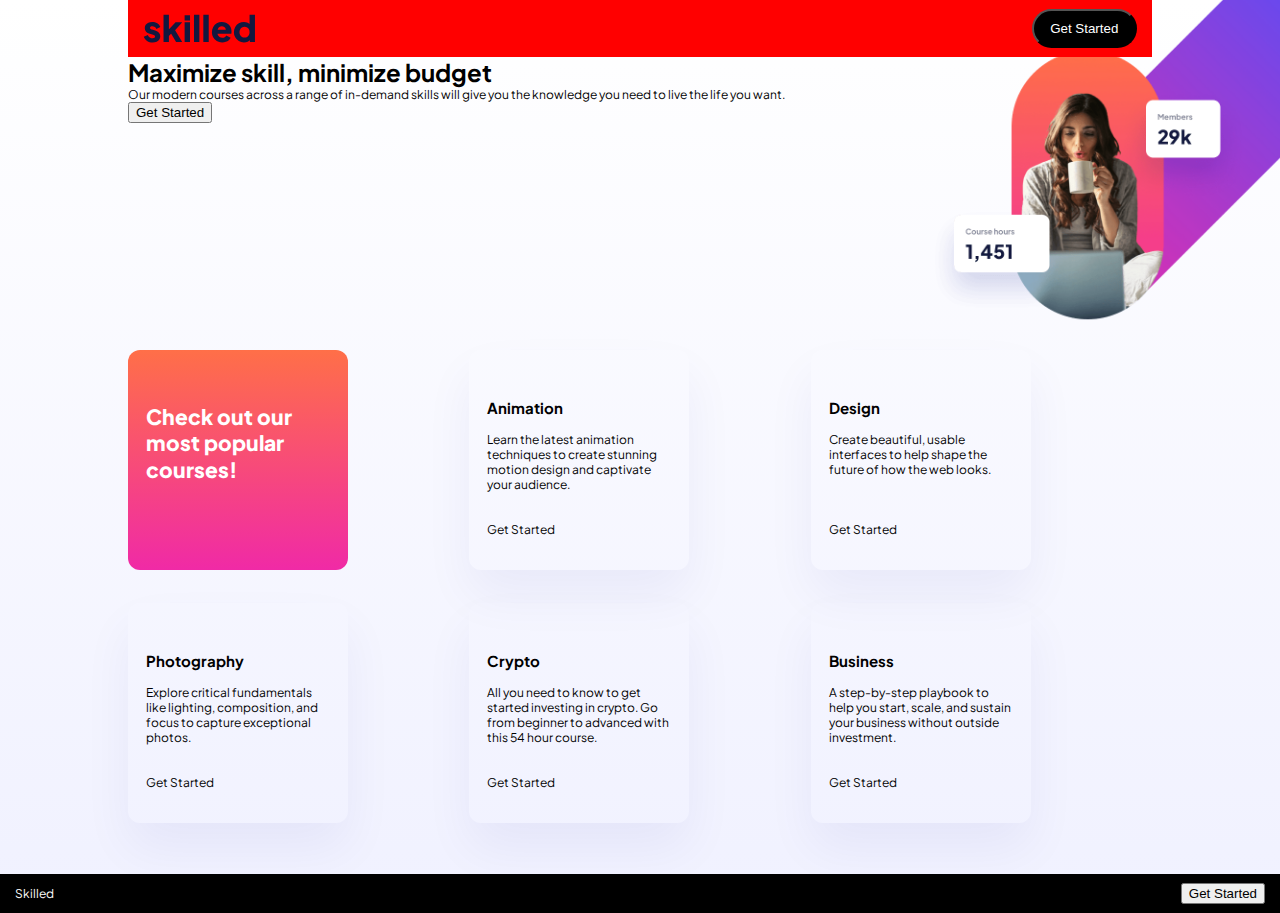
==== working/index.html @ 949306a0 "Create styling for heading card" ====
<!DOCTYPE html>
<html lang="en">
<head>
    <meta charset="UTF-8">
    <meta name="viewport" content="width=device-width, initial-scale=1.0">

    <link rel="icon" type="image/png" sizes="32x32" href="./assets/favicon-32x32.png">
    <link rel="stylesheet" type="text/css" href="./index.css">
    <link rel="preconnect" href="https://fonts.googleapis.com">
    <link rel="preconnect" href="https://fonts.gstatic.com" crossorigin>
    <link rel="preconnect" href="https://fonts.googleapis.com">
    <link rel="preconnect" href="https://fonts.gstatic.com" crossorigin>
    <link href="https://fonts.googleapis.com/css2?family=Plus+Jakarta+Sans&display=swap" rel="stylesheet">
    <title>Frontend Mentor | Skilled e-learning landing page</title>
</head>
<body>

<header class="front-page-header container">
    <div class="inner-container">
        <header class="header-top">
            <img src="./assets/logo-dark.svg">
            <button class="dark-button">Get Started</button>
        </header>
        <main>
            <h1>Maximize skill, minimize budget</h1>
            <p>Our modern courses across a range of in-demand skills will give you the
                knowledge you need to live the life you want.</p>
            <button>Get Started</button>
        </main>
    </div>
</header>

<main class="inner-container">
    <div class="cards">
        <div class="card heading-card">
            <h2>Check out our most popular courses!</h2>
        </div>
        <div class="card info-card">
            <h3>Animation</h3>
            <p>Learn the latest animation techniques to create stunning motion
                design and captivate your audience.</p>
            <div class="call-to-action">Get Started</div>
        </div>
        <div class="card info-card">
            <h3>Design</h3>
            <p>Create beautiful, usable interfaces to help shape the future of
                how the web looks.</p>
            <div class="call-to-action">Get Started</div>
        </div>
        <div class="card info-card">
            <h3>Photography</h3>
            <p>Explore critical fundamentals like lighting, composition, and focus
                to capture exceptional photos.</p>
            <div class="call-to-action">Get Started</div>
        </div>
        <div class="card info-card">
            <h3>Crypto</h3>
            <p>All you need to know to get started investing in crypto. Go from beginner
                to advanced with this 54 hour course.</p>
            <div class="call-to-action">Get Started</div>
        </div>
        <div class="card info-card">
            <h3>Business</h3>
            <p>A step-by-step playbook to help you start, scale, and sustain your business
                without outside investment.</p>
            <div class="call-to-action">Get Started</div>
        </div>
    </div>
</main>


<footer class="container">
    <div>Skilled</div>
    <button>Get Started</button>
</footer>

</body>
</html>
---- working/index.css ----
* {
    box-sizing: border-box;
    margin: 0;
}

body {
    margin: 0;
    background: linear-gradient(180deg, #FFFFFF 0%, #F0F1FF 100%);
    font-family: 'Plus Jakarta Sans', sans-serif;
    font-size: 12px;
}

.front-page-header {
    background-image: url('./assets/image-hero-desktop.png');
    background-size: auto 450px;
    height: 350px;
    background-position: right -150px top -100px;
    background-repeat: no-repeat;
}

.dark-button {
    background: black;
    border-radius: 1.5em;
    color: white;
    padding: 0.75em 1.25em;
}

.header-top {
    padding: 0.75em 1.25em;
    display: flex;
    justify-content: space-between;
    align-items: center;
    background: red;
}

.container {
    width: 100%;
    max-width: 1440px;
    margin: 0 auto;
}

.inner-container {
    width: 80%;
    max-width: 1110px;
    margin: 0 auto;
}

footer {
    padding: 0.75em 1.25em;
    background: black;
    color: white;
    display: flex;
    justify-content: space-between;
    align-items: center;
}


.cards {
    display: grid;
    grid-template-columns: 1fr 1fr 1fr;
    margin-bottom: 1.5em;
}

.card {
    width: 220px;
    height: 220px;
    padding: 2.75em 1.50em;
    margin-bottom: 2.75em;
    border-radius: 1em;
}

.heading-card {
    background: linear-gradient(180deg, #FF6F48 0%, #F02AA6 100%);
    color: white;
}

.info-card {
    box-shadow: 0 25px 50px rgba(6, 22, 141, 0.0542);
    display: flex;
    flex-direction: column;
}

.card h3, .card h2 {
    margin-top: 1em;
}

.card h2 {
font-style: normal;
font-weight: 800;
font-size: 1.75em;
line-height: 1.25em;
}
.card h3 {
    font-size: 1.25em;
    margin-bottom: 1em;
}

.card p {
    font-size: 1em;
    height: 11em;
}
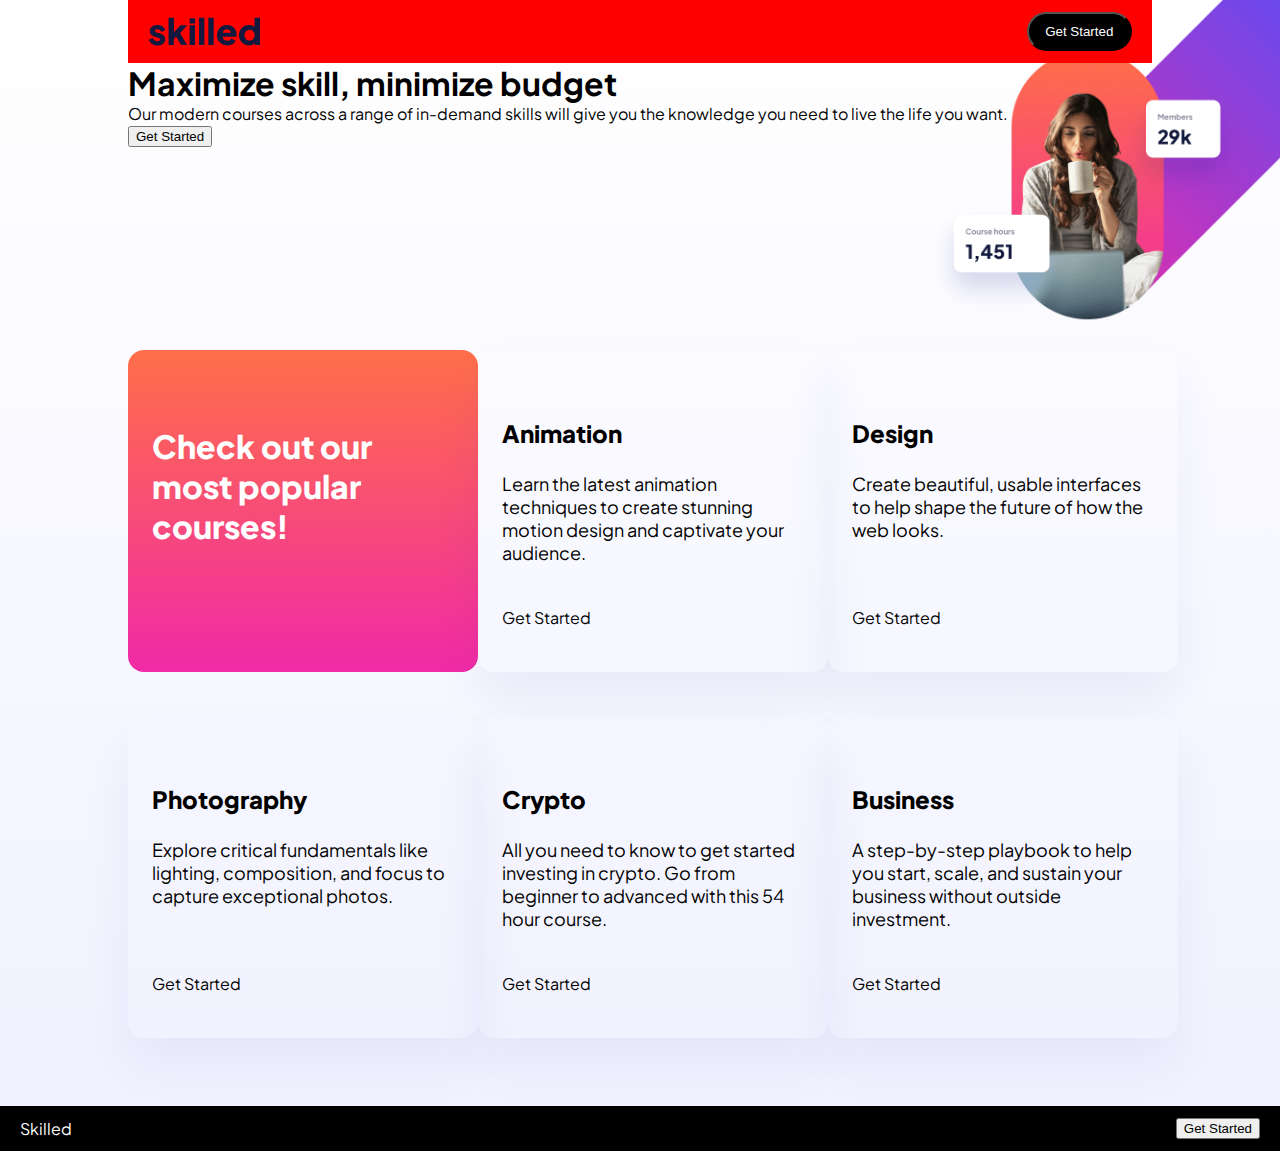
==== commit 34bc707e: "Handle card sizing to match Figma" ====
--- a/working/index.html
+++ b/working/index.html
@@ -8,9 +8,7 @@
     <link rel="stylesheet" type="text/css" href="./index.css">
     <link rel="preconnect" href="https://fonts.googleapis.com">
     <link rel="preconnect" href="https://fonts.gstatic.com" crossorigin>
-    <link rel="preconnect" href="https://fonts.googleapis.com">
-    <link rel="preconnect" href="https://fonts.gstatic.com" crossorigin>
-    <link href="https://fonts.googleapis.com/css2?family=Plus+Jakarta+Sans&display=swap" rel="stylesheet">
+    <link href="https://fonts.googleapis.com/css2?family=Plus+Jakarta+Sans:wght@400;800&display=swap" rel="stylesheet">
     <title>Frontend Mentor | Skilled e-learning landing page</title>
 </head>
 <body>
--- a/working/index.css
+++ b/working/index.css
@@ -7,7 +7,7 @@
     margin: 0;
     background: linear-gradient(180deg, #FFFFFF 0%, #F0F1FF 100%);
     font-family: 'Plus Jakarta Sans', sans-serif;
-    font-size: 12px;
+    font-size: 16px;
 }
 
 .front-page-header {
@@ -62,8 +62,8 @@
 }
 
 .card {
-    width: 220px;
-    height: 220px;
+    width: 350px;
+    height: 322px;
     padding: 2.75em 1.50em;
     margin-bottom: 2.75em;
     border-radius: 1em;
@@ -85,17 +85,21 @@
 }
 
 .card h2 {
-font-style: normal;
-font-weight: 800;
-font-size: 1.75em;
-line-height: 1.25em;
+    font-style: normal;
+    font-weight: 800;
+    font-size: 2em;
+    line-height: 1.25em;
 }
+
 .card h3 {
-    font-size: 1.25em;
+    font-style: normal;
+    font-weight: 800;
+    font-size: 24px;
+    line-height: 30px;
     margin-bottom: 1em;
 }
 
 .card p {
-    font-size: 1em;
+    font-size: 1.125em;
     height: 11em;
 }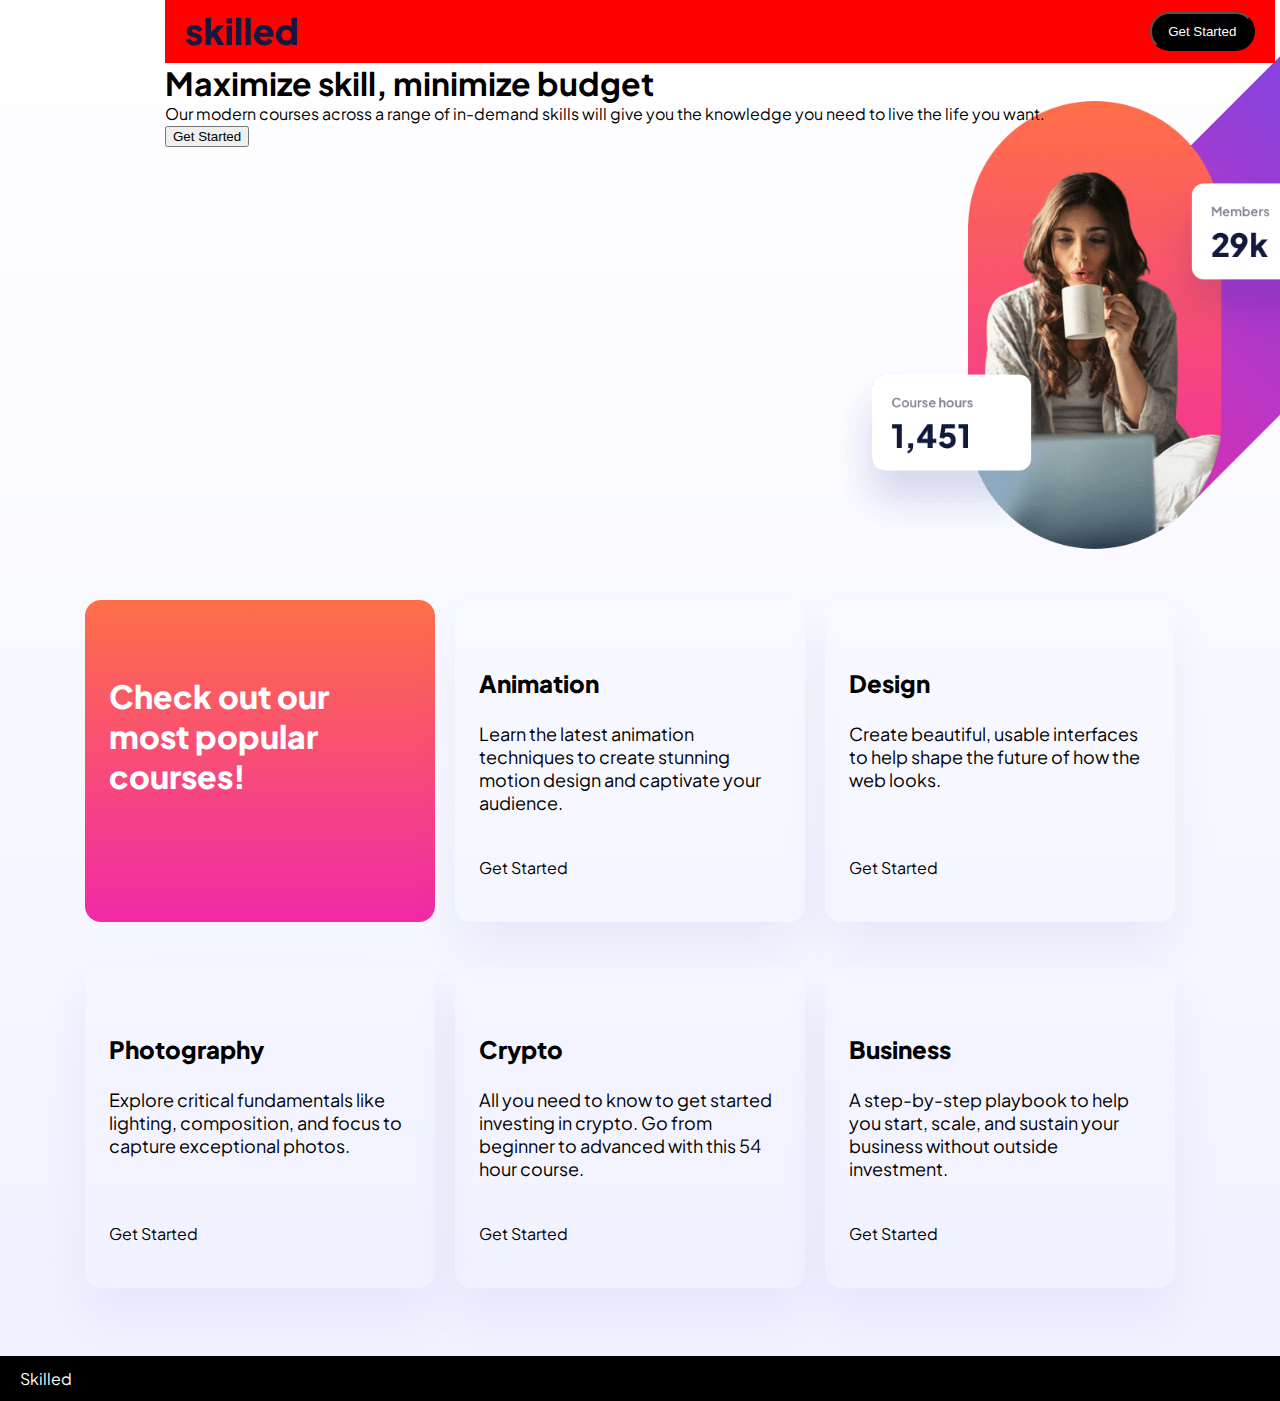
==== commit 204354ee: "Restructure header part" ====
--- a/working/index.html
+++ b/working/index.html
@@ -13,17 +13,19 @@
 </head>
 <body>
 
-<header class="front-page-header container">
-    <div class="inner-container">
+<header class="container">
+    <div class="front-page-header inner-container">
         <header class="header-top">
             <img src="./assets/logo-dark.svg">
             <button class="dark-button">Get Started</button>
         </header>
         <main>
-            <h1>Maximize skill, minimize budget</h1>
-            <p>Our modern courses across a range of in-demand skills will give you the
-                knowledge you need to live the life you want.</p>
-            <button>Get Started</button>
+            <div class="heading-copy">
+                <h1>Maximize skill, minimize budget</h1>
+                <p>Our modern courses across a range of in-demand skills will give you the
+                    knowledge you need to live the life you want.</p>
+                <button>Get Started</button>
+            </div>
         </main>
     </div>
 </header>
--- a/working/index.css
+++ b/working/index.css
@@ -10,13 +10,25 @@
     font-size: 16px;
 }
 
-.front-page-header {
+.container {
+    width: 1440px;
+    margin: 0 auto;
     background-image: url('./assets/image-hero-desktop.png');
-    background-size: auto 450px;
-    height: 350px;
-    background-position: right -150px top -100px;
+    background-size: auto 750px;
+    background-position: right -225px top -150px;
     background-repeat: no-repeat;
 }
+
+.inner-container {
+    width: 1110px;
+    margin: 0 auto;
+}
+
+.front-page-header {
+    height: 600px;
+}
+
+
 
 .dark-button {
     background: black;
@@ -31,18 +43,6 @@
     justify-content: space-between;
     align-items: center;
     background: red;
-}
-
-.container {
-    width: 100%;
-    max-width: 1440px;
-    margin: 0 auto;
-}
-
-.inner-container {
-    width: 80%;
-    max-width: 1110px;
-    margin: 0 auto;
 }
 
 footer {
@@ -102,4 +102,9 @@
 .card p {
     font-size: 1.125em;
     height: 11em;
+}
+
+header main {
+    display: flex;
+    align-items: center;
 }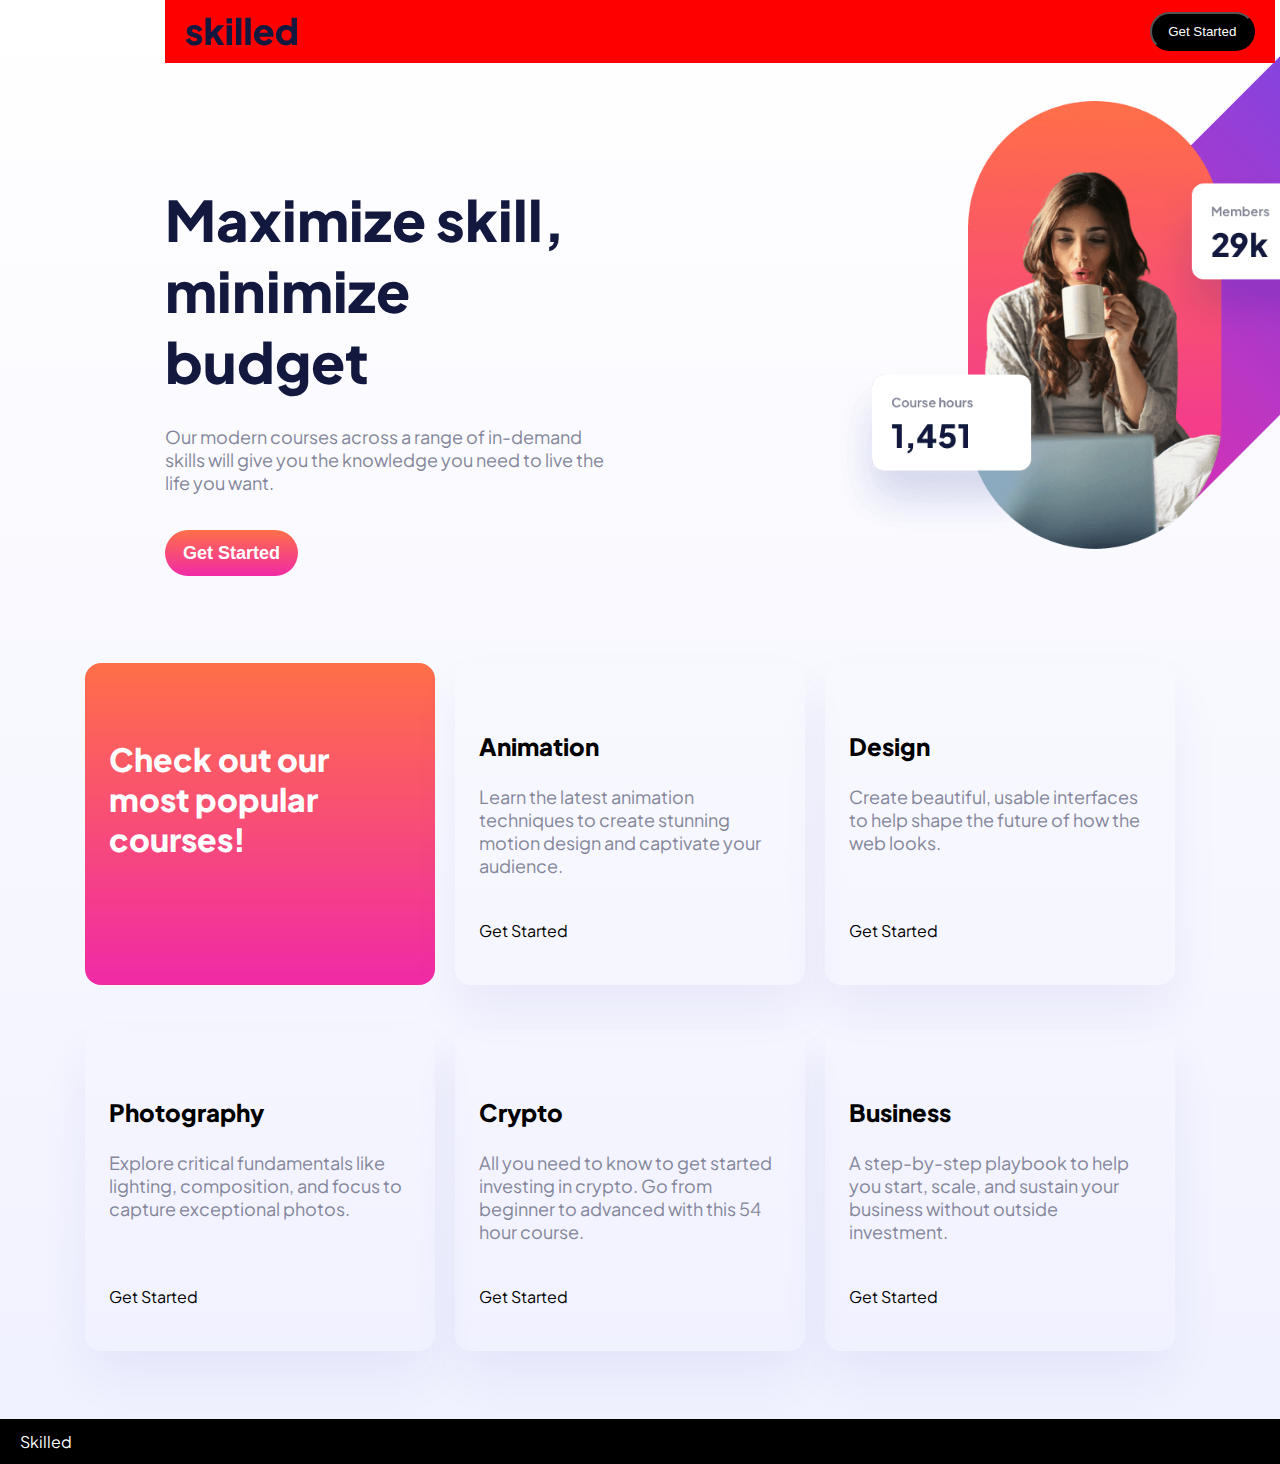
==== commit 4e348b84: "Handle button in hero copy" ====
--- a/working/index.html
+++ b/working/index.html
@@ -24,7 +24,7 @@
                 <h1>Maximize skill, minimize budget</h1>
                 <p>Our modern courses across a range of in-demand skills will give you the
                     knowledge you need to live the life you want.</p>
-                <button>Get Started</button>
+                <button class="hero-button">Get Started</button>
             </div>
         </main>
     </div>
--- a/working/index.css
+++ b/working/index.css
@@ -24,11 +24,37 @@
     margin: 0 auto;
 }
 
-.front-page-header {
+.front-page-header main {
     height: 600px;
+    display: flex;
+    align-items: center;
 }
 
+.heading-copy {
+    width: 457px;
+    height: 359px;
+}
 
+h1 {
+    font-style: normal;
+    font-weight: 800;
+    font-size: 56px;
+    line-height: 71px;
+    color: #13183F;
+    margin-bottom: 0.5em;
+}
+
+.hero-button {
+    background: linear-gradient(180deg, #FF6F48 0%, #F02AA6 100%);
+    border-radius: 32px;
+    border-style: none;
+    font-style: normal;
+    font-weight: 700;
+    font-size: 18px;
+    line-height: 28px;
+    padding: 0.5em 1em;
+    color: white;
+}
 
 .dark-button {
     background: black;
@@ -99,8 +125,13 @@
     margin-bottom: 1em;
 }
 
+p {
+    font-size: 1.125em;
+    color: #83869A;
+    margin-bottom: 2em;
+}
+
 .card p {
-    font-size: 1.125em;
     height: 11em;
 }
 
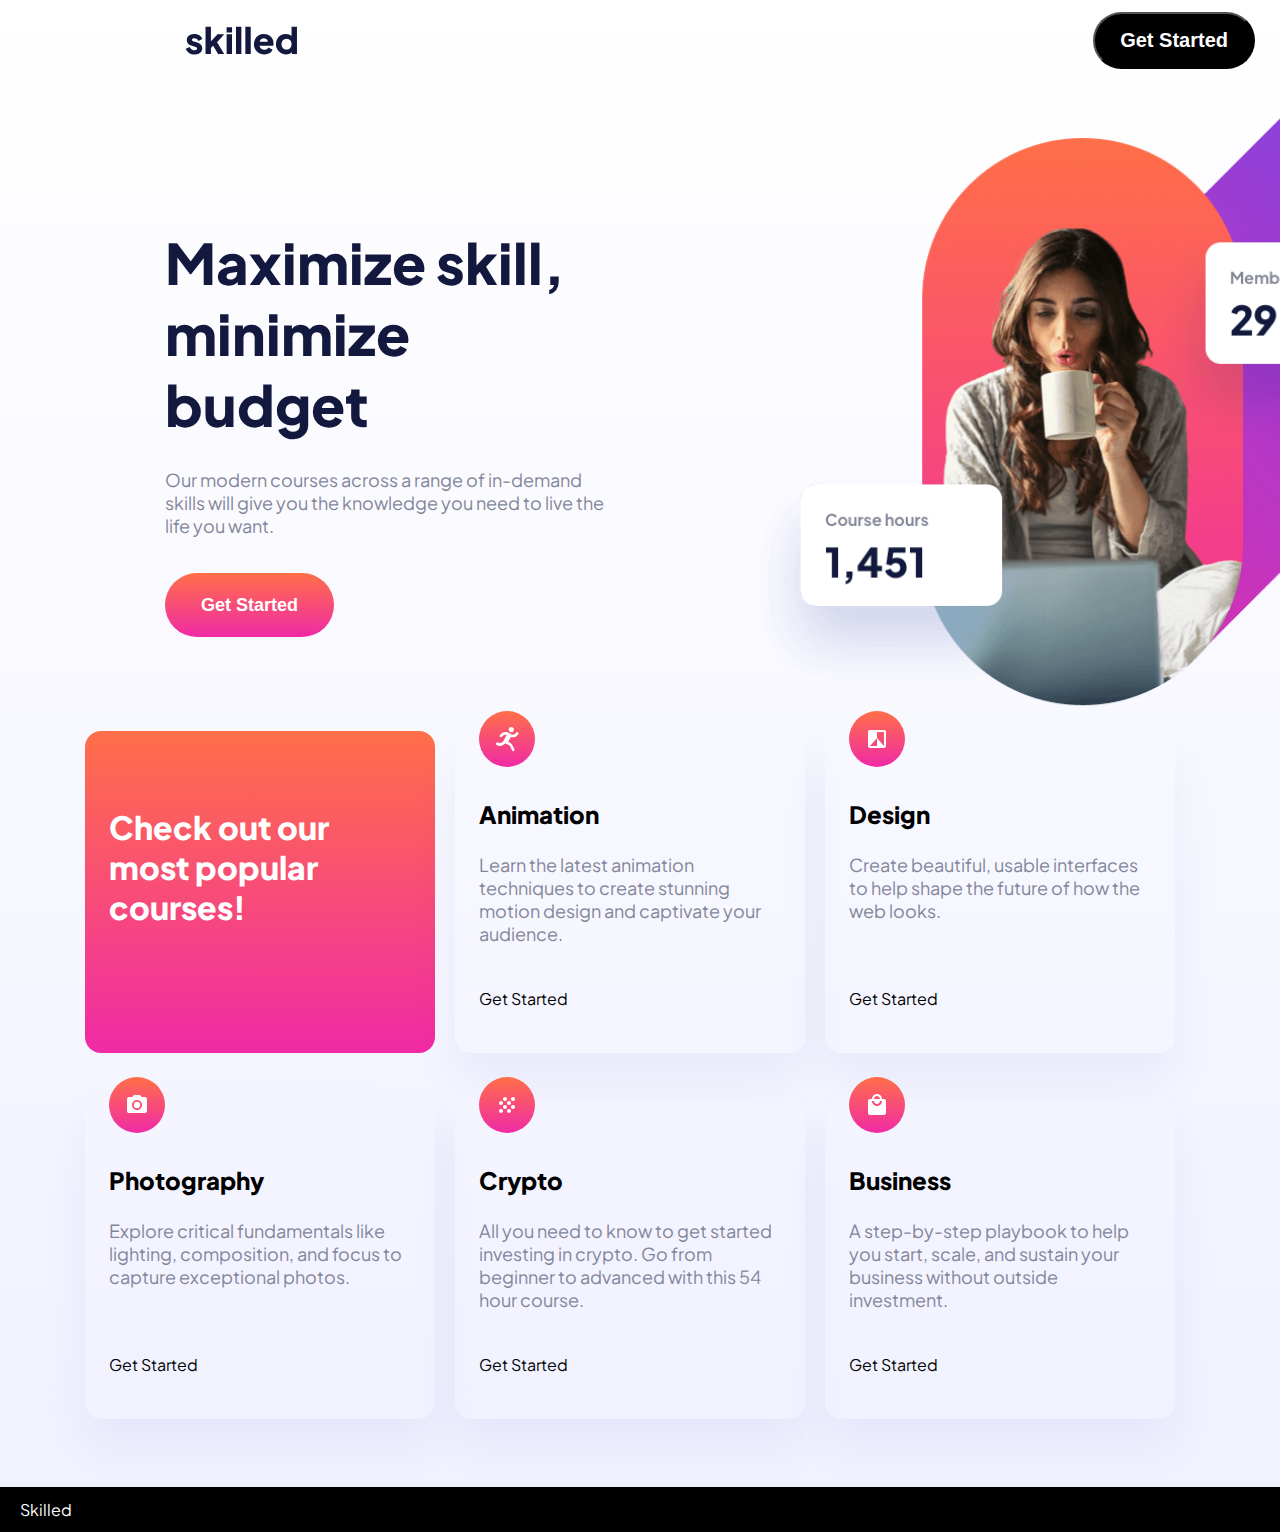
==== commit 713b34f8: "Add icons" ====
--- a/working/index.html
+++ b/working/index.html
@@ -13,7 +13,7 @@
 </head>
 <body>
 
-<header class="container">
+<header class="container striped-bg-image">
     <div class="front-page-header inner-container">
         <header class="header-top">
             <img src="./assets/logo-dark.svg">
@@ -36,30 +36,35 @@
             <h2>Check out our most popular courses!</h2>
         </div>
         <div class="card info-card">
+            <img src="./assets/icon-animation.svg" class="card-icon">
             <h3>Animation</h3>
             <p>Learn the latest animation techniques to create stunning motion
                 design and captivate your audience.</p>
             <div class="call-to-action">Get Started</div>
         </div>
         <div class="card info-card">
+            <img src="./assets/icon-design.svg" class="card-icon">
             <h3>Design</h3>
             <p>Create beautiful, usable interfaces to help shape the future of
                 how the web looks.</p>
             <div class="call-to-action">Get Started</div>
         </div>
         <div class="card info-card">
+            <img src="./assets/icon-photography.svg" class="card-icon">
             <h3>Photography</h3>
             <p>Explore critical fundamentals like lighting, composition, and focus
                 to capture exceptional photos.</p>
             <div class="call-to-action">Get Started</div>
         </div>
         <div class="card info-card">
+            <img src="./assets/icon-crypto.svg" class="card-icon">
             <h3>Crypto</h3>
             <p>All you need to know to get started investing in crypto. Go from beginner
                 to advanced with this 54 hour course.</p>
             <div class="call-to-action">Get Started</div>
         </div>
         <div class="card info-card">
+            <img src="./assets/icon-business.svg" class="card-icon">
             <h3>Business</h3>
             <p>A step-by-step playbook to help you start, scale, and sustain your business
                 without outside investment.</p>
--- a/working/index.css
+++ b/working/index.css
@@ -13,9 +13,12 @@
 .container {
     width: 1440px;
     margin: 0 auto;
+}
+
+.striped-bg-image {
     background-image: url('./assets/image-hero-desktop.png');
-    background-size: auto 750px;
-    background-position: right -225px top -150px;
+    background-size: auto 950px;
+    background-position: right -365px top -180px;
     background-repeat: no-repeat;
 }
 
@@ -25,7 +28,7 @@
 }
 
 .front-page-header main {
-    height: 600px;
+    height: 650px;
     display: flex;
     align-items: center;
 }
@@ -52,7 +55,7 @@
     font-weight: 700;
     font-size: 18px;
     line-height: 28px;
-    padding: 0.5em 1em;
+    padding: 1em 2em;
     color: white;
 }
 
@@ -61,6 +64,8 @@
     border-radius: 1.5em;
     color: white;
     padding: 0.75em 1.25em;
+    font-size: 1.25em;
+    font-weight: 700;
 }
 
 .header-top {
@@ -68,7 +73,7 @@
     display: flex;
     justify-content: space-between;
     align-items: center;
-    background: red;
+    /*background: red;*/
 }
 
 footer {
@@ -93,6 +98,7 @@
     padding: 2.75em 1.50em;
     margin-bottom: 2.75em;
     border-radius: 1em;
+    position: relative;
 }
 
 .heading-card {
@@ -106,6 +112,11 @@
     flex-direction: column;
 }
 
+.card-icon {
+    width: 56px;
+    position: absolute;
+    top: -20px;
+}
 .card h3, .card h2 {
     margin-top: 1em;
 }
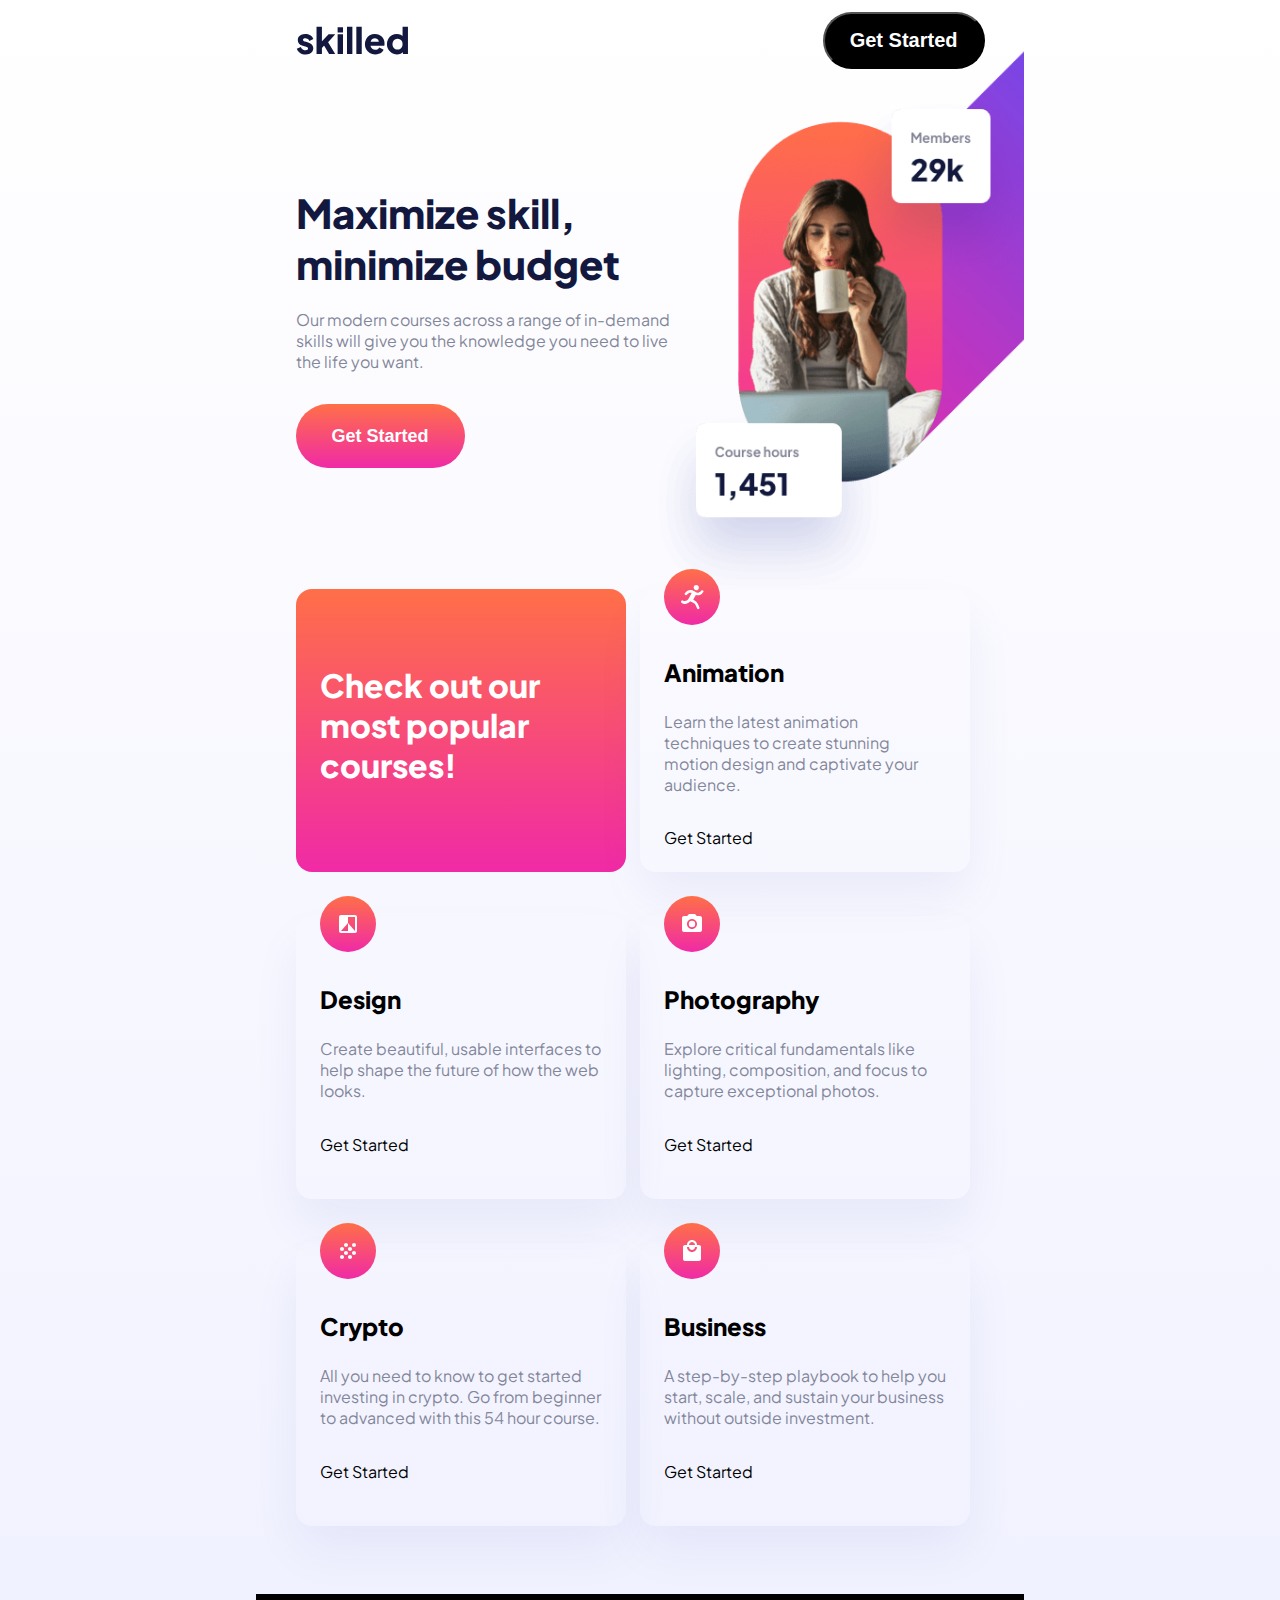
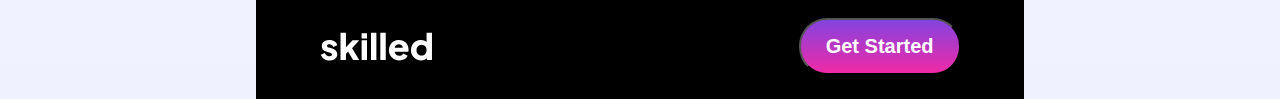
==== commit 0ad79b82: "Handle footer" ====
--- a/working/index.html
+++ b/working/index.html
@@ -75,8 +75,10 @@
 
 
 <footer class="container">
-    <div>Skilled</div>
-    <button>Get Started</button>
+    <div class="inner-container">
+        <img src="./assets/logo-light.svg">
+        <button class="footer-button">Get Started</button>
+    </div>
 </footer>
 
 </body>
--- a/working/index.css
+++ b/working/index.css
@@ -10,42 +10,129 @@
     font-size: 16px;
 }
 
-.container {
-    width: 1440px;
+.striped-bg-image {
+    background-repeat: no-repeat;
+}
+
+.container, .inner-container {
     margin: 0 auto;
 }
 
-.striped-bg-image {
-    background-image: url('./assets/image-hero-desktop.png');
-    background-size: auto 950px;
-    background-position: right -365px top -180px;
-    background-repeat: no-repeat;
-}
-
-.inner-container {
-    width: 1110px;
-    margin: 0 auto;
-}
-
-.front-page-header main {
-    height: 650px;
-    display: flex;
-    align-items: center;
-}
-
-.heading-copy {
-    width: 457px;
-    height: 359px;
-}
-
 h1 {
     font-style: normal;
     font-weight: 800;
-    font-size: 56px;
-    line-height: 71px;
     color: #13183F;
     margin-bottom: 0.5em;
 }
+
+p {
+    color: #83869A;
+    margin-bottom: 2em;
+}
+
+.cards {
+    display: grid;
+    margin-bottom: 1.5em;
+}
+
+.card {
+    padding: 2.75em 1.50em;
+    margin-bottom: 2.75em;
+    border-radius: 1em;
+    position: relative;
+}
+
+@media screen and (min-width: 768px) {
+    .container {
+        width: 768px;
+    }
+
+    .inner-container {
+        width: 689px;
+    }
+
+    .striped-bg-image {
+        background-image: url('./assets/image-hero-tablet.png');
+        background-size: auto 680px;
+        background-position: right -275px top -80px;
+    }
+
+    .heading-copy {
+        width: 398px;
+        height: 284px;
+    }
+
+    .front-page-header main {
+        display: flex;
+        align-items: center;
+        height: 520px;
+    }
+
+    h1 {
+        font-size: 40px;
+    }
+
+    p {
+        font-size: 1em;
+    }
+
+    .cards {
+        grid-template-columns: 1fr 1fr;
+    }
+
+    .card {
+        width: 330px;
+        height: 283px;
+    }
+
+}
+
+@media screen and (min-width: 1440px) {
+    .container {
+        width: 1440px;
+    }
+
+    .inner-container {
+        width: 1110px;
+    }
+
+    .striped-bg-image {
+        background-image: url('./assets/image-hero-desktop.png');
+        background-size: auto 990px;
+        background-position: right -385px top -190px;
+    }
+
+    .heading-copy {
+        width: 457px;
+        height: 359px;
+    }
+
+    .front-page-header main {
+        display: flex;
+        align-items: center;
+        height: 700px;
+    }
+
+    h1 {
+        font-size: 56px;
+        line-height: 71px;
+    }
+
+    p {
+        font-size: 1.125em;
+    }
+
+    .cards {
+        grid-template-columns: 1fr 1fr 1fr;
+    }
+
+
+    .card {
+        width: 350px;
+        height: 322px;
+    }
+}
+
 
 .hero-button {
     background: linear-gradient(180deg, #FF6F48 0%, #F02AA6 100%);
@@ -68,38 +155,33 @@
     font-weight: 700;
 }
 
+.footer-button {
+    background: linear-gradient(180deg, #4851FF -54.32%, #F02AA6 100%);
+    border-radius: 28px;
+    color: white;
+    padding: 0.75em 1.25em;
+    font-size: 1.25em;
+    font-weight: 700;
+}
+
 .header-top {
-    padding: 0.75em 1.25em;
+    padding-top: 0.75em;
     display: flex;
     justify-content: space-between;
     align-items: center;
-    /*background: red;*/
 }
 
 footer {
-    padding: 0.75em 1.25em;
     background: black;
+}
+footer .inner-container {
+    padding: 1.5em;
     color: white;
     display: flex;
     justify-content: space-between;
     align-items: center;
 }
 
-
-.cards {
-    display: grid;
-    grid-template-columns: 1fr 1fr 1fr;
-    margin-bottom: 1.5em;
-}
-
-.card {
-    width: 350px;
-    height: 322px;
-    padding: 2.75em 1.50em;
-    margin-bottom: 2.75em;
-    border-radius: 1em;
-    position: relative;
-}
 
 .heading-card {
     background: linear-gradient(180deg, #FF6F48 0%, #F02AA6 100%);
@@ -117,6 +199,7 @@
     position: absolute;
     top: -20px;
 }
+
 .card h3, .card h2 {
     margin-top: 1em;
 }
@@ -136,17 +219,7 @@
     margin-bottom: 1em;
 }
 
-p {
-    font-size: 1.125em;
-    color: #83869A;
-    margin-bottom: 2em;
-}
-
 .card p {
     height: 11em;
 }
 
-header main {
-    display: flex;
-    align-items: center;
-}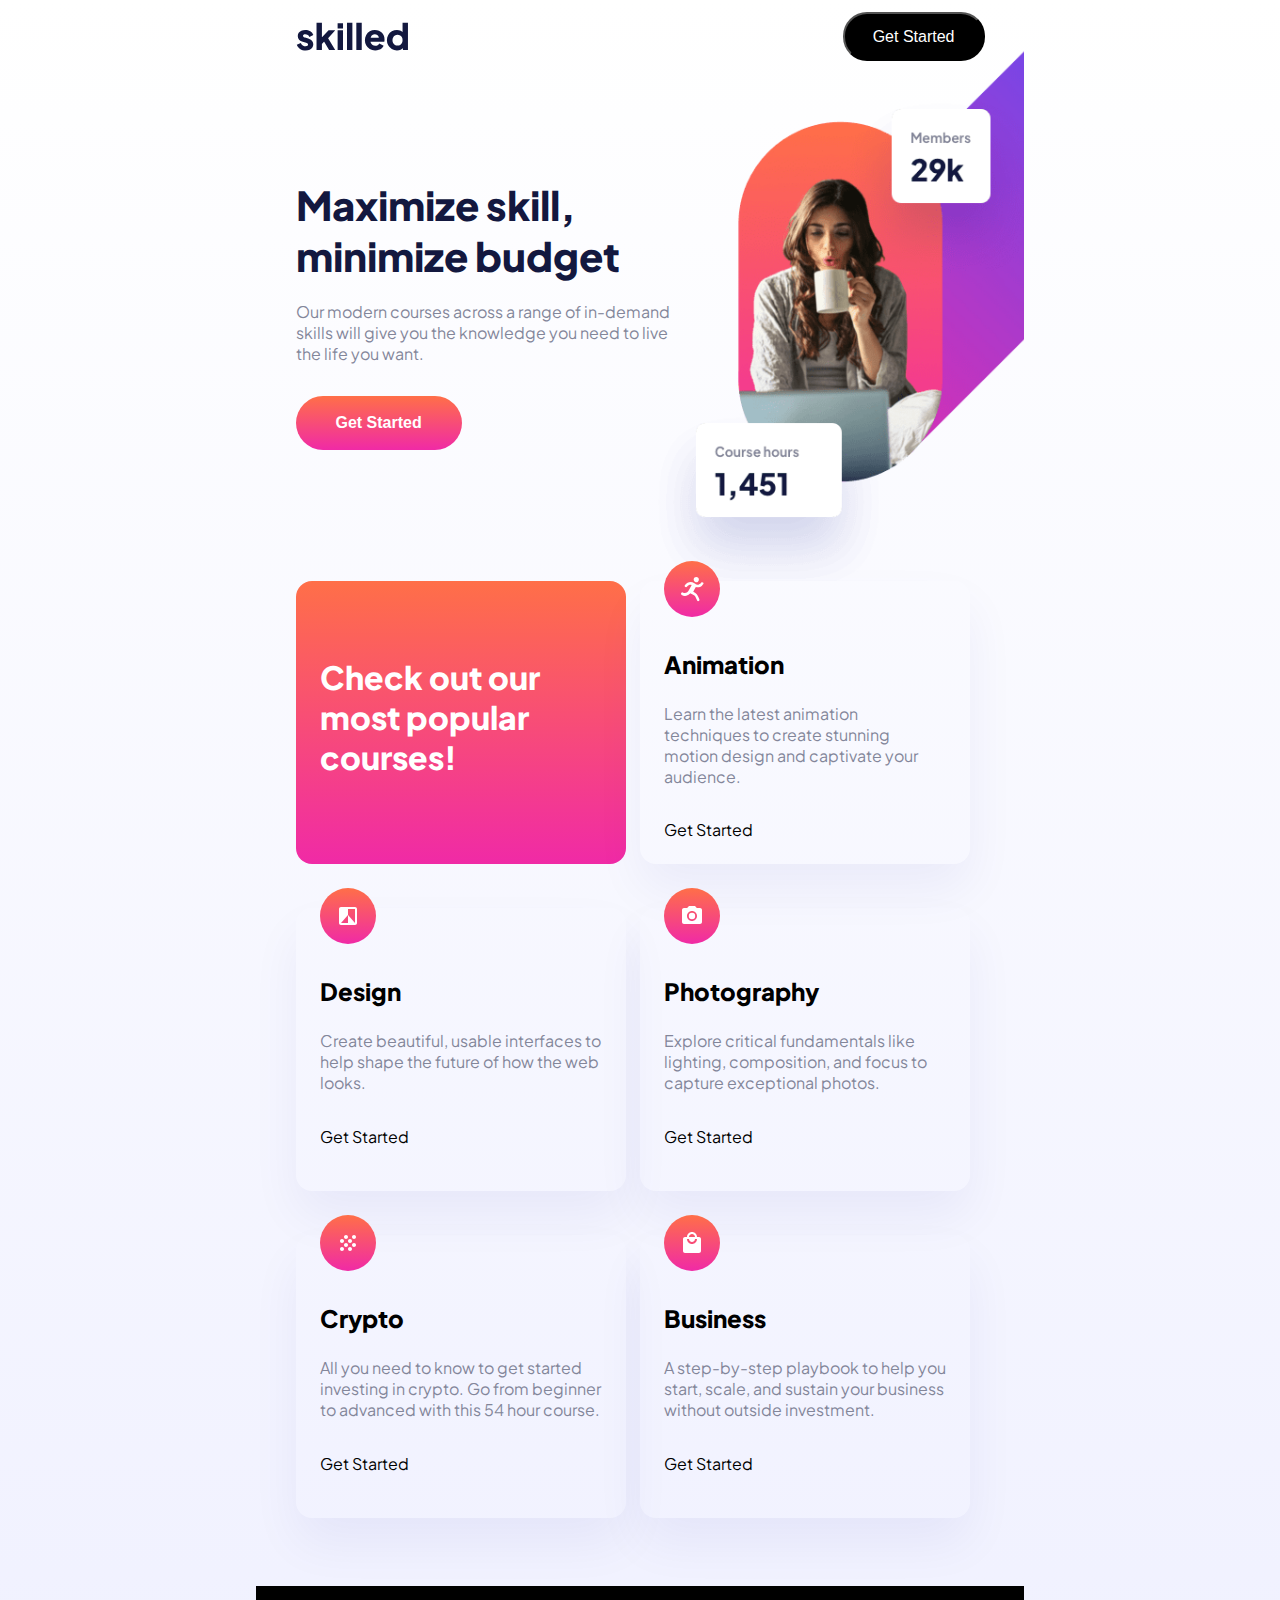
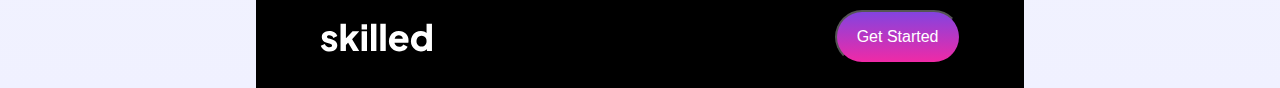
==== commit 2866de1b: "Finalize buttons for responsive" ====
--- a/working/index.html
+++ b/working/index.html
@@ -17,14 +17,14 @@
     <div class="front-page-header inner-container">
         <header class="header-top">
             <img src="./assets/logo-dark.svg">
-            <button class="dark-button">Get Started</button>
+            <button class="btn dark-button">Get Started</button>
         </header>
         <main>
             <div class="heading-copy">
                 <h1>Maximize skill, minimize budget</h1>
                 <p>Our modern courses across a range of in-demand skills will give you the
                     knowledge you need to live the life you want.</p>
-                <button class="hero-button">Get Started</button>
+                <button class="btn hero-button">Get Started</button>
             </div>
         </main>
     </div>
@@ -77,7 +77,7 @@
 <footer class="container">
     <div class="inner-container">
         <img src="./assets/logo-light.svg">
-        <button class="footer-button">Get Started</button>
+        <button class="btn footer-button">Get Started</button>
     </div>
 </footer>
 
--- a/working/index.css
+++ b/working/index.css
@@ -42,6 +42,32 @@
     position: relative;
 }
 
+.hero-button {
+    background: linear-gradient(180deg, #FF6F48 0%, #F02AA6 100%);
+    border-radius: 32px;
+    border-style: none;
+    font-style: normal;
+    font-weight: 700;
+    font-size: 18px;
+    line-height: 28px;
+    padding: 1em 2em;
+    color: white;
+}
+
+.dark-button {
+    background: black;
+    border-radius: 1.5em;
+    color: white;
+    padding: 0.6em 1.75em;
+}
+
+.footer-button {
+    background: linear-gradient(180deg, #4851FF -54.32%, #F02AA6 100%);
+    border-radius: 28px;
+    color: white;
+    padding: 0.75em 1.25em;
+}
+
 @media screen and (min-width: 768px) {
     .container {
         width: 768px;
@@ -85,6 +111,14 @@
         height: 283px;
     }
 
+    .btn {
+        font-size: 16px;
+        line-height: 26px;
+    }
+
+    .hero-button {
+        padding: 0.875em 2.5em;
+    }
 }
 
 @media screen and (min-width: 1440px) {
@@ -126,42 +160,19 @@
         grid-template-columns: 1fr 1fr 1fr;
     }
 
-
     .card {
         width: 350px;
         height: 322px;
     }
-}
-
-
-.hero-button {
-    background: linear-gradient(180deg, #FF6F48 0%, #F02AA6 100%);
-    border-radius: 32px;
-    border-style: none;
-    font-style: normal;
-    font-weight: 700;
-    font-size: 18px;
-    line-height: 28px;
-    padding: 1em 2em;
-    color: white;
-}
-
-.dark-button {
-    background: black;
-    border-radius: 1.5em;
-    color: white;
-    padding: 0.75em 1.25em;
-    font-size: 1.25em;
-    font-weight: 700;
-}
-
-.footer-button {
-    background: linear-gradient(180deg, #4851FF -54.32%, #F02AA6 100%);
-    border-radius: 28px;
-    color: white;
-    padding: 0.75em 1.25em;
-    font-size: 1.25em;
-    font-weight: 700;
+
+    .btn {
+        font-size: 18px;
+        line-height: 28px;
+    }
+
+    .hero-button {
+        padding: 1em 2em;
+    }
 }
 
 .header-top {
@@ -174,6 +185,7 @@
 footer {
     background: black;
 }
+
 footer .inner-container {
     padding: 1.5em;
     color: white;
@@ -181,7 +193,6 @@
     justify-content: space-between;
     align-items: center;
 }
-
 
 .heading-card {
     background: linear-gradient(180deg, #FF6F48 0%, #F02AA6 100%);
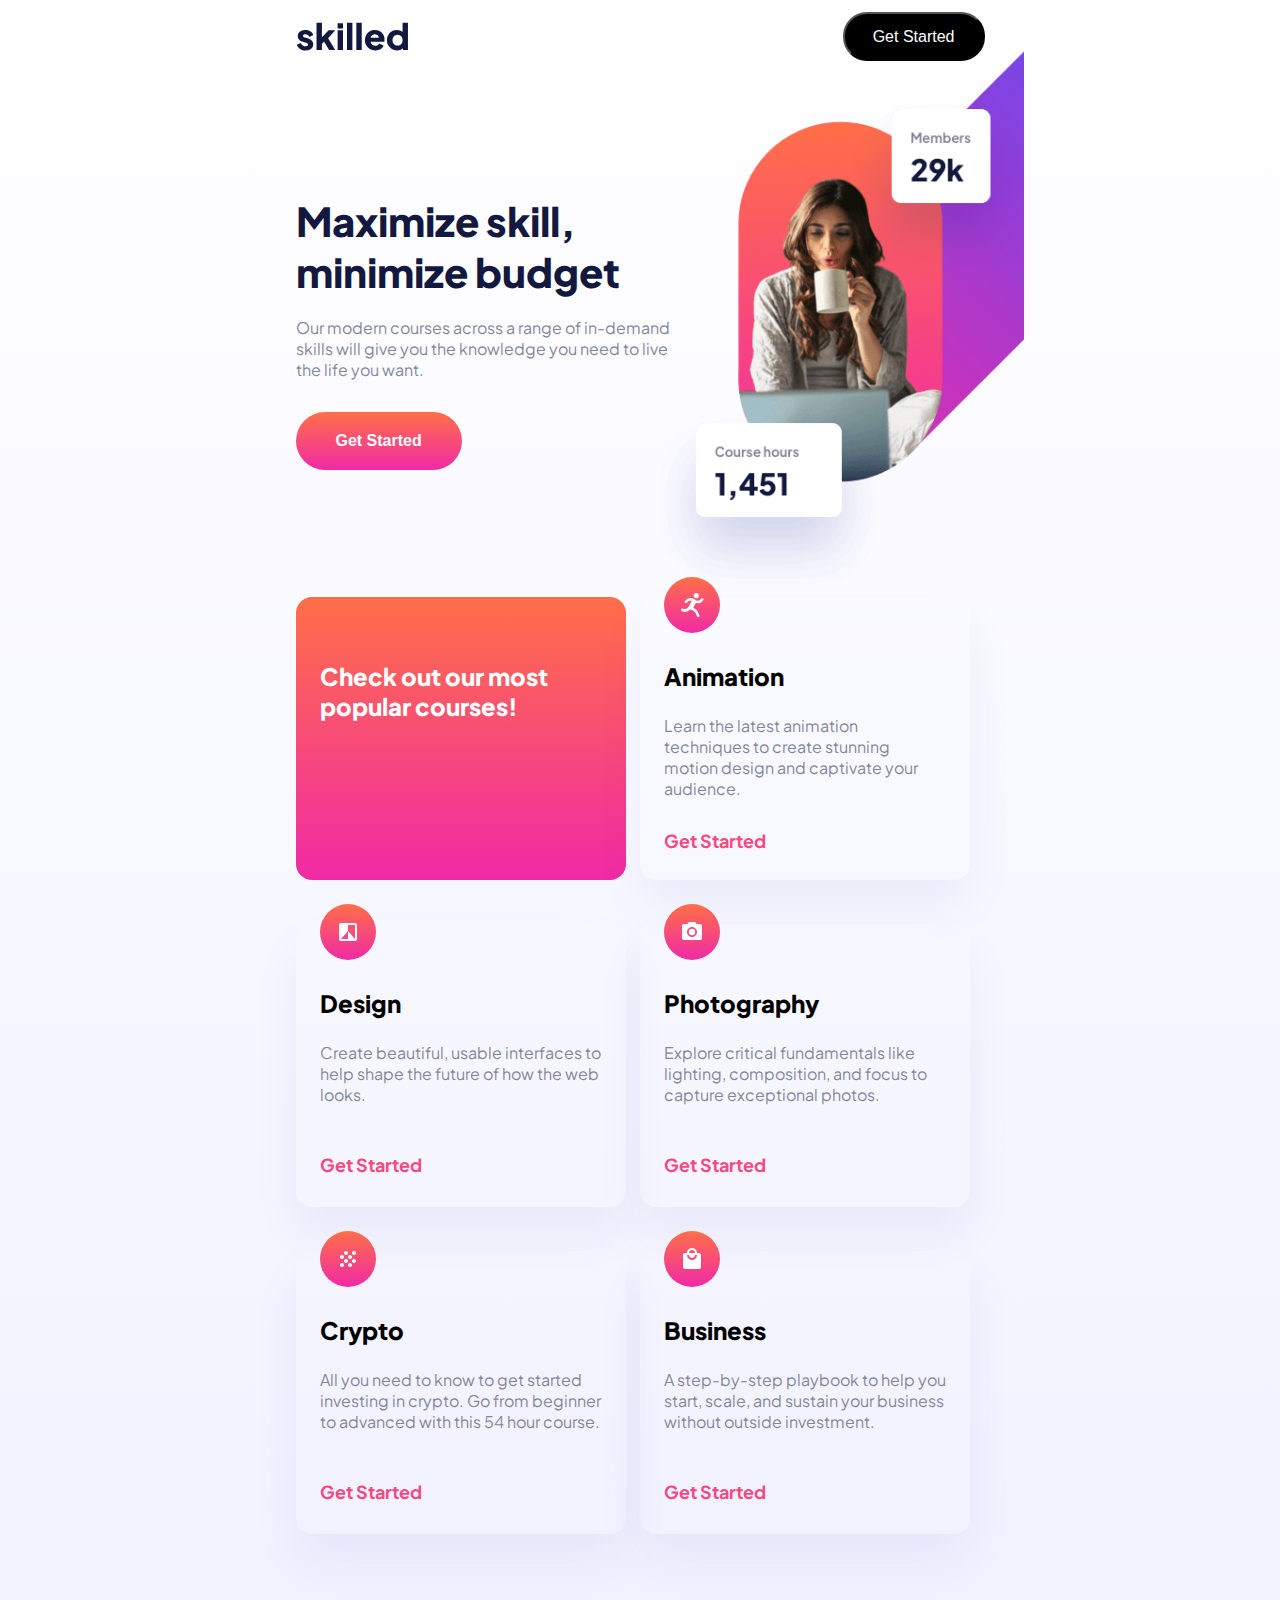
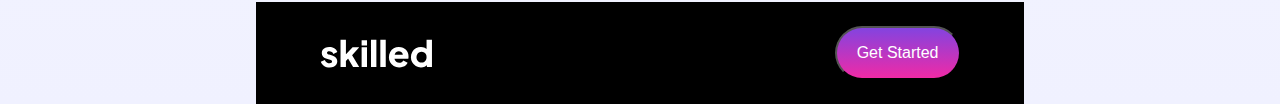
==== commit 396dd504: "Insert mobile version hero-img" ====
--- a/working/index.html
+++ b/working/index.html
@@ -12,7 +12,6 @@
     <title>Frontend Mentor | Skilled e-learning landing page</title>
 </head>
 <body>
-
 <header class="container striped-bg-image">
     <div class="front-page-header inner-container">
         <header class="header-top">
@@ -26,7 +25,11 @@
                     knowledge you need to live the life you want.</p>
                 <button class="btn hero-button">Get Started</button>
             </div>
+
         </main>
+    </div>
+    <div class="mobile-header-image">
+        <img src="assets/image-hero-mobile-fixed.png" alt="">
     </div>
 </header>
 
--- a/working/index.css
+++ b/working/index.css
@@ -18,6 +18,13 @@
     margin: 0 auto;
 }
 
+.header-top {
+    margin-bottom: 1em;
+    display: flex;
+    justify-content: space-between;
+    align-items: center;
+}
+
 h1 {
     font-style: normal;
     font-weight: 800;
@@ -36,7 +43,6 @@
 }
 
 .card {
-    padding: 2.75em 1.50em;
     margin-bottom: 2.75em;
     border-radius: 1em;
     position: relative;
@@ -48,9 +54,7 @@
     border-style: none;
     font-style: normal;
     font-weight: 700;
-    font-size: 18px;
-    line-height: 28px;
-    padding: 1em 2em;
+    padding: 1em 2.5em;
     color: white;
 }
 
@@ -68,13 +72,74 @@
     padding: 0.75em 1.25em;
 }
 
+.call-to-action {
+    font-weight: 700;
+    font-size: 18px;
+    line-height: 28px;
+    color: #F74780;
+}
+
+.card {
+    padding: 1.5em;
+}
+
+.card h3 {
+    margin-top: 2em;
+}
+
+.card h2 {
+    font-style: normal;
+    font-weight: 800;
+    line-height: 1.25em;
+}
+
+.card h3 {
+    font-style: normal;
+    font-weight: 800;
+    line-height: 30px;
+    margin-bottom: 1em;
+}
+
+.mobile-header-image {
+    display: none;
+}
+
+@media screen and (max-width: 767px) {
+    .mobile-header-image {
+        display: block;
+    }
+
+    .mobile-header-image img {
+        display: block;
+        width: 100%;
+    }
+    .inner-container {
+        padding: 1em;
+    }
+
+    h1 {
+        margin-top: 1.5em;
+    }
+}
+
 @media screen and (min-width: 768px) {
+    .container, .inner-container {
+        padding: 0em;
+    }
+
     .container {
         width: 768px;
     }
 
     .inner-container {
         width: 689px;
+    }
+
+    .header-top {
+        padding-top: 0.75em;
+        display: flex;
+        justify-content: space-between;
+        align-items: center;
     }
 
     .striped-bg-image {
@@ -106,18 +171,38 @@
         grid-template-columns: 1fr 1fr;
     }
 
-    .card {
+    .info-card, .heading-card {
+        padding: 1.75em 1.50em;
         width: 330px;
         height: 283px;
+    }
+
+    .card h3, .card h2 {
+        margin-top: 1.5em;
+    }
+
+    .card h2 {
+        font-style: normal;
+        font-weight: 800;
+        font-size: 1.5em;
+        line-height: 1.25em;
+    }
+
+    .card h3 {
+        font-style: normal;
+        font-weight: 800;
+        font-size: 24px;
+        line-height: 30px;
+        margin-bottom: 1em;
+    }
+
+    .card p {
+        height: 5em;
     }
 
     .btn {
         font-size: 16px;
         line-height: 26px;
-    }
-
-    .hero-button {
-        padding: 0.875em 2.5em;
     }
 }
 
@@ -160,27 +245,27 @@
         grid-template-columns: 1fr 1fr 1fr;
     }
 
-    .card {
+    .info-card, .heading-card {
+        padding: 2.75em 1.50em;
         width: 350px;
         height: 322px;
+    }
+
+    .card h3, .card h2 {
+        margin-top: 1.25em;
+    }
+
+    .card h2 {
+        font-size: 32px;
+        line-height: 40px;
     }
 
     .btn {
         font-size: 18px;
         line-height: 28px;
     }
-
-    .hero-button {
-        padding: 1em 2em;
-    }
-}
-
-.header-top {
-    padding-top: 0.75em;
-    display: flex;
-    justify-content: space-between;
-    align-items: center;
-}
+}
+
 
 footer {
     background: black;
@@ -211,26 +296,4 @@
     top: -20px;
 }
 
-.card h3, .card h2 {
-    margin-top: 1em;
-}
-
-.card h2 {
-    font-style: normal;
-    font-weight: 800;
-    font-size: 2em;
-    line-height: 1.25em;
-}
-
-.card h3 {
-    font-style: normal;
-    font-weight: 800;
-    font-size: 24px;
-    line-height: 30px;
-    margin-bottom: 1em;
-}
-
-.card p {
-    height: 11em;
-}
-
+
